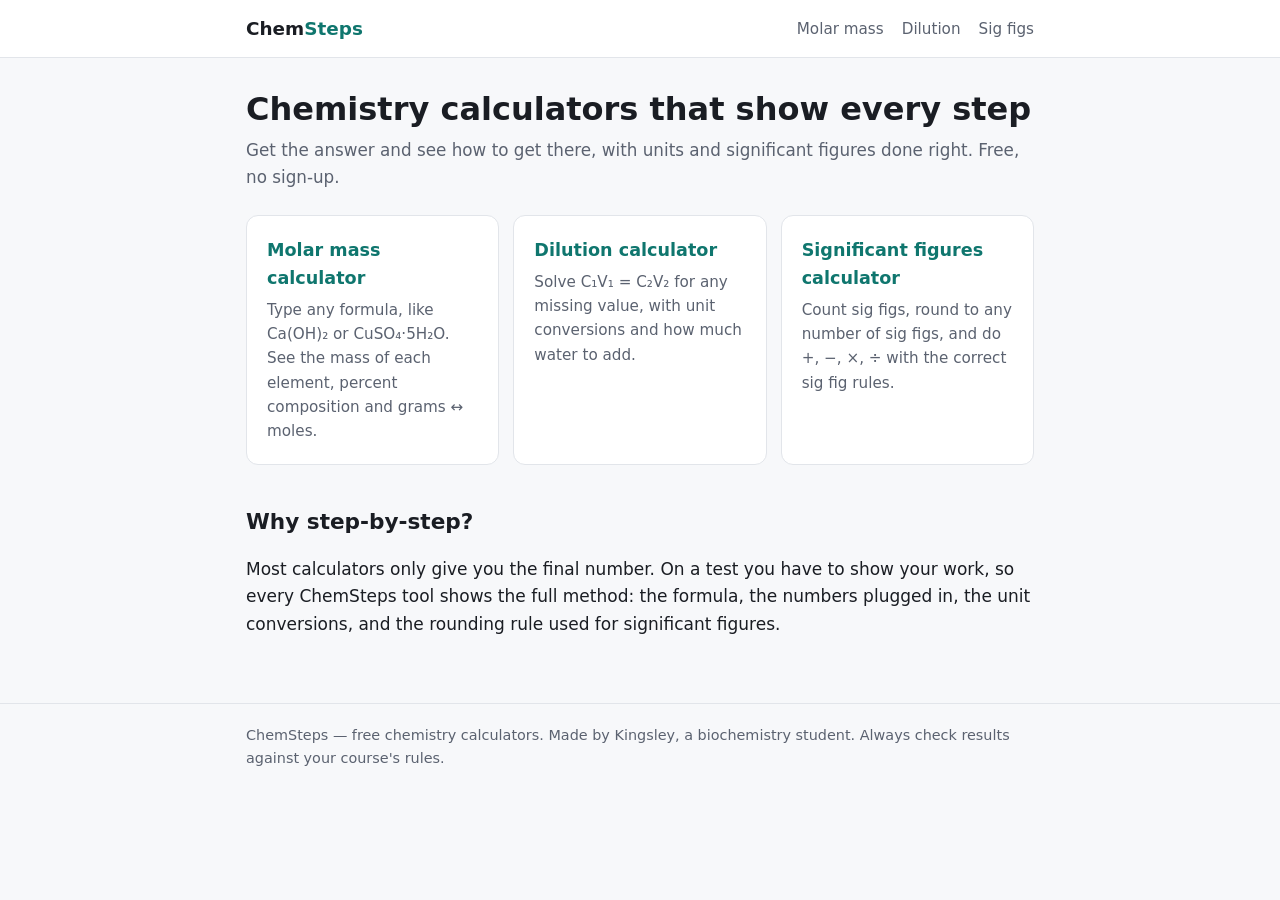
==== index.html @ 78b02cf8 "Add files via upload" ====
<!doctype html>
<html lang="en">
<head>
  <meta charset="utf-8">
  <meta name="viewport" content="width=device-width, initial-scale=1">
  <title>ChemSteps: Free Chemistry Calculators with Step-by-Step Solutions</title>
  <meta name="description" content="Free chemistry calculators that show every step: molar mass, dilution (C1V1 = C2V2) and significant figures. Built for high school and university students.">
  <link rel="stylesheet" href="style.css">
</head>
<body>
  <header class="site-header">
    <div class="wrap">
      <a class="logo" href="./">Chem<span>Steps</span></a>
      <nav>
        <a href="molar-mass.html">Molar mass</a>
        <a href="dilution.html">Dilution</a>
        <a href="sig-figs.html">Sig figs</a>
      </nav>
    </div>
  </header>

  <main class="wrap">
    <h1>Chemistry calculators that show every step</h1>
    <p class="lead">Get the answer and see how to get there, with units and significant figures done right. Free, no sign-up.</p>

    <div class="tool-grid">
      <a href="molar-mass.html">
        <div class="card">
          <h2>Molar mass calculator</h2>
          <p>Type any formula, like Ca(OH)₂ or CuSO₄·5H₂O. See the mass of each element, percent composition and grams ↔ moles.</p>
        </div>
      </a>
      <a href="dilution.html">
        <div class="card">
          <h2>Dilution calculator</h2>
          <p>Solve C₁V₁ = C₂V₂ for any missing value, with unit conversions and how much water to add.</p>
        </div>
      </a>
      <a href="sig-figs.html">
        <div class="card">
          <h2>Significant figures calculator</h2>
          <p>Count sig figs, round to any number of sig figs, and do +, −, ×, ÷ with the correct sig fig rules.</p>
        </div>
      </a>
    </div>

    <section class="explain">
      <h2>Why step-by-step?</h2>
      <p>Most calculators only give you the final number. On a test you have to show your work, so every ChemSteps tool shows the full method: the formula, the numbers plugged in, the unit conversions, and the rounding rule used for significant figures.</p>
    </section>
  </main>

  <footer class="site-footer">
    <div class="wrap">
      ChemSteps — free chemistry calculators. Made by Kingsley, a biochemistry student. Always check results against your course's rules.
    </div>
  </footer>
</body>
</html>
---- style.css ----
:root {
  --bg: #f7f8fa;
  --surface: #ffffff;
  --text: #1a1d23;
  --muted: #5b6270;
  --border: #e2e5ea;
  --accent: #0f766e;
  --accent-soft: #e6f4f2;
  --accent-text: #ffffff;
  --sig: #0f766e;
  --sig-bg: #d5efeb;
  --error: #b42318;
  --error-bg: #fdecea;
  --code-bg: #f1f3f5;
  --radius: 12px;
}

@media (prefers-color-scheme: dark) {
  :root {
    --bg: #111418;
    --surface: #1a1e24;
    --text: #e8eaed;
    --muted: #9aa1ad;
    --border: #2c323b;
    --accent: #2dd4bf;
    --accent-soft: #15302d;
    --accent-text: #0b1513;
    --sig: #5eead4;
    --sig-bg: #164e47;
    --error: #ff8a80;
    --error-bg: #3a1d1b;
    --code-bg: #232830;
  }
}

* { box-sizing: border-box; }

body {
  margin: 0;
  background: var(--bg);
  color: var(--text);
  font-family: system-ui, -apple-system, "Segoe UI", Roboto, sans-serif;
  font-size: 17px;
  line-height: 1.6;
}

a { color: var(--accent); }

.site-header {
  background: var(--surface);
  border-bottom: 1px solid var(--border);
}
.site-header .wrap {
  display: flex;
  align-items: center;
  justify-content: space-between;
  gap: 16px;
  flex-wrap: wrap;
  padding-top: 14px;
  padding-bottom: 14px;
}
.logo {
  font-weight: 700;
  font-size: 1.15rem;
  color: var(--text);
  text-decoration: none;
}
.logo span { color: var(--accent); }
.site-header nav { display: flex; gap: 18px; flex-wrap: wrap; }
.site-header nav a {
  color: var(--muted);
  text-decoration: none;
  font-size: 0.95rem;
}
.site-header nav a:hover,
.site-header nav a[aria-current="page"] { color: var(--accent); }

.wrap {
  max-width: 820px;
  margin: 0 auto;
  padding-left: 16px;
  padding-right: 16px;
}

main { padding: 32px 0 48px; }

h1 { font-size: 2rem; line-height: 1.2; margin: 0 0 8px; }
h2 { font-size: 1.35rem; margin: 40px 0 10px; }
h3 { font-size: 1.05rem; margin: 24px 0 6px; }
.lead { color: var(--muted); margin: 0 0 24px; font-size: 1.05rem; }

.card {
  background: var(--surface);
  border: 1px solid var(--border);
  border-radius: var(--radius);
  padding: 20px;
}

label { display: block; font-weight: 600; margin-bottom: 6px; }
.hint { color: var(--muted); font-size: 0.9rem; margin-top: 6px; }

input[type="text"], select {
  font: inherit;
  color: var(--text);
  background: var(--bg);
  border: 1px solid var(--border);
  border-radius: 8px;
  padding: 10px 12px;
  width: 100%;
}
input[type="text"]:focus, select:focus {
  outline: 2px solid var(--accent);
  outline-offset: 1px;
  border-color: transparent;
}

.row { display: flex; gap: 10px; flex-wrap: wrap; }
.row > * { flex: 1 1 140px; }
.row .unit { flex: 0 0 96px; }

button {
  font: inherit;
  font-weight: 600;
  background: var(--accent);
  color: var(--accent-text);
  border: 0;
  border-radius: 8px;
  padding: 10px 18px;
  cursor: pointer;
}
button:hover { filter: brightness(1.08); }
button.secondary {
  background: transparent;
  color: var(--accent);
  border: 1px solid var(--border);
}

.examples { display: flex; gap: 8px; flex-wrap: wrap; margin-top: 10px; }
.examples button {
  background: var(--accent-soft);
  color: var(--accent);
  font-weight: 500;
  font-size: 0.9rem;
  padding: 4px 10px;
}

.result { margin-top: 20px; }
.result:empty { display: none; }
.answer {
  font-size: 1.6rem;
  font-weight: 700;
  margin: 0 0 4px;
  overflow-wrap: anywhere;
}
.answer small { font-size: 1rem; color: var(--muted); font-weight: 500; }

.error {
  background: var(--error-bg);
  color: var(--error);
  border-radius: 8px;
  padding: 10px 14px;
}

.steps { margin: 16px 0 0; padding-left: 22px; }
.steps li { margin-bottom: 10px; }
.math {
  font-family: ui-monospace, "SF Mono", Menlo, Consolas, monospace;
  background: var(--code-bg);
  border-radius: 6px;
  padding: 2px 6px;
  font-size: 0.92em;
  overflow-wrap: anywhere;
}
.math-block {
  display: block;
  padding: 8px 12px;
  margin-top: 6px;
}

.table-scroll { overflow-x: auto; margin-top: 12px; }
table { border-collapse: collapse; width: 100%; font-size: 0.95rem; }
th, td { text-align: left; padding: 8px 10px; border-bottom: 1px solid var(--border); white-space: nowrap; }
th { color: var(--muted); font-weight: 600; }
td.num, th.num { text-align: right; font-variant-numeric: tabular-nums; }
tfoot td { font-weight: 700; border-bottom: 0; }

.digits { font-family: ui-monospace, "SF Mono", Menlo, Consolas, monospace; font-size: 1.6rem; letter-spacing: 2px; }
.digits .sig { background: var(--sig-bg); color: var(--sig); border-radius: 4px; font-weight: 700; }
.digits .not { color: var(--muted); }

.tabs { display: flex; gap: 6px; margin-bottom: 16px; flex-wrap: wrap; }
.tabs button {
  background: transparent;
  color: var(--muted);
  border: 1px solid var(--border);
  font-weight: 500;
}
.tabs button[aria-selected="true"] { background: var(--accent); color: var(--accent-text); border-color: var(--accent); }

.tool-grid { display: grid; grid-template-columns: repeat(auto-fit, minmax(220px, 1fr)); gap: 14px; }
.tool-grid a { text-decoration: none; color: inherit; }
.tool-grid .card { height: 100%; transition: border-color 0.15s; }
.tool-grid a:hover .card { border-color: var(--accent); }
.tool-grid h2 { margin: 0 0 6px; font-size: 1.1rem; color: var(--accent); }
.tool-grid p { margin: 0; color: var(--muted); font-size: 0.95rem; }

.explain p, .explain li { color: var(--text); }
.explain ul, .explain ol { padding-left: 22px; }

.site-footer {
  border-top: 1px solid var(--border);
  color: var(--muted);
  font-size: 0.9rem;
  padding: 20px 0 32px;
}

@media (max-width: 520px) {
  h1 { font-size: 1.6rem; }
  .card { padding: 16px; }
}
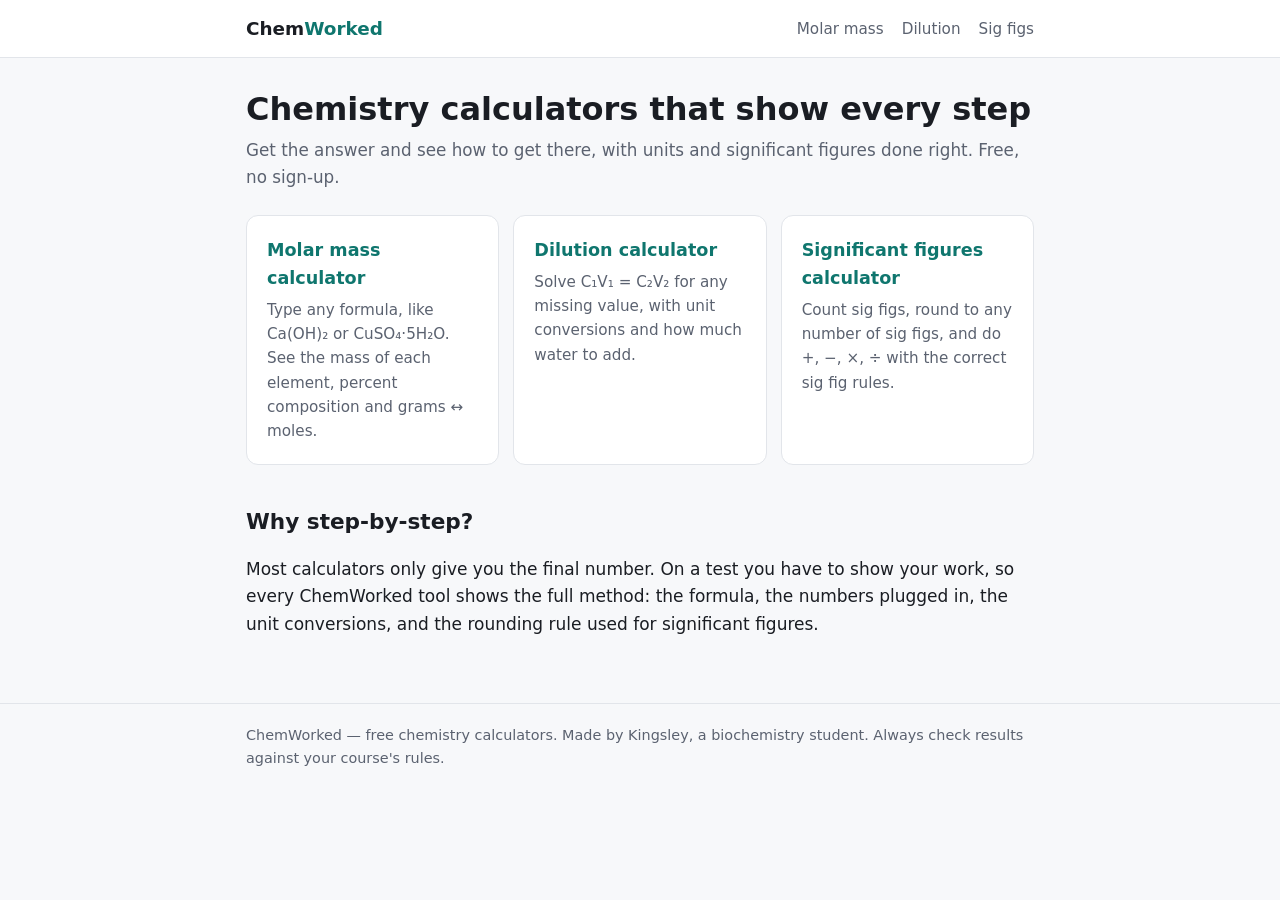
==== commit adf41dbb: "Add files via upload" ====
--- a/index.html
+++ b/index.html
@@ -3,14 +3,14 @@
 <head>
   <meta charset="utf-8">
   <meta name="viewport" content="width=device-width, initial-scale=1">
-  <title>ChemSteps: Free Chemistry Calculators with Step-by-Step Solutions</title>
+  <title>ChemWorked: Free Chemistry Calculators with Step-by-Step Solutions</title>
   <meta name="description" content="Free chemistry calculators that show every step: molar mass, dilution (C1V1 = C2V2) and significant figures. Built for high school and university students.">
   <link rel="stylesheet" href="style.css">
 </head>
 <body>
   <header class="site-header">
     <div class="wrap">
-      <a class="logo" href="./">Chem<span>Steps</span></a>
+      <a class="logo" href="./">Chem<span>Worked</span></a>
       <nav>
         <a href="molar-mass.html">Molar mass</a>
         <a href="dilution.html">Dilution</a>
@@ -46,13 +46,13 @@
 
     <section class="explain">
       <h2>Why step-by-step?</h2>
-      <p>Most calculators only give you the final number. On a test you have to show your work, so every ChemSteps tool shows the full method: the formula, the numbers plugged in, the unit conversions, and the rounding rule used for significant figures.</p>
+      <p>Most calculators only give you the final number. On a test you have to show your work, so every ChemWorked tool shows the full method: the formula, the numbers plugged in, the unit conversions, and the rounding rule used for significant figures.</p>
     </section>
   </main>
 
   <footer class="site-footer">
     <div class="wrap">
-      ChemSteps — free chemistry calculators. Made by Kingsley, a biochemistry student. Always check results against your course's rules.
+      ChemWorked — free chemistry calculators. Made by Kingsley, a biochemistry student. Always check results against your course's rules.
     </div>
   </footer>
 </body>
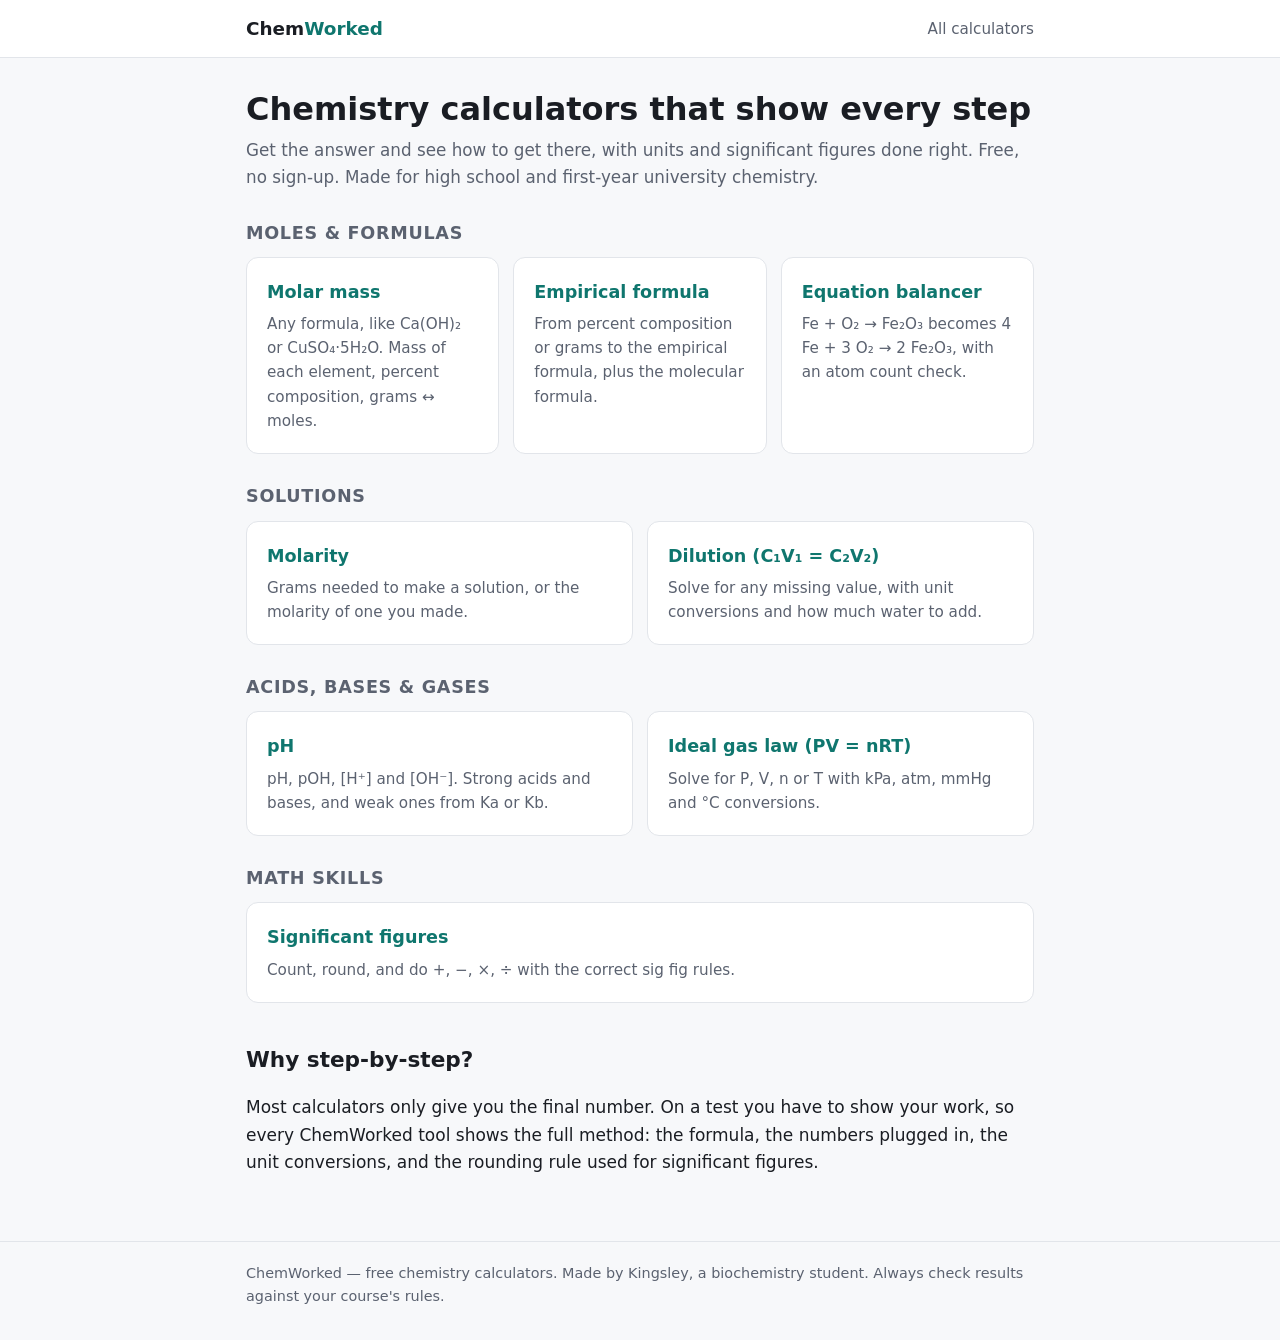
==== commit 6c6ce368: "Add files via upload" ====
--- a/index.html
+++ b/index.html
@@ -4,44 +4,87 @@
   <meta charset="utf-8">
   <meta name="viewport" content="width=device-width, initial-scale=1">
   <title>ChemWorked: Free Chemistry Calculators with Step-by-Step Solutions</title>
-  <meta name="description" content="Free chemistry calculators that show every step: molar mass, dilution (C1V1 = C2V2) and significant figures. Built for high school and university students.">
+  <meta name="description" content="Free chemistry calculators that show every step: molar mass, equation balancing, molarity, dilution, pH, ideal gas law, empirical formula and significant figures. Built for high school and first-year students.">
+  <meta name="google-site-verification" content="u99ZDO9dTZ7xaVcRGISAnZYa91USbBWeS8orDD9a65I" />
   <link rel="stylesheet" href="style.css">
 </head>
 <body>
   <header class="site-header">
     <div class="wrap">
       <a class="logo" href="./">Chem<span>Worked</span></a>
-      <nav>
-        <a href="molar-mass.html">Molar mass</a>
-        <a href="dilution.html">Dilution</a>
-        <a href="sig-figs.html">Sig figs</a>
-      </nav>
+      <nav><a href="./#tools">All calculators</a></nav>
     </div>
   </header>
 
   <main class="wrap">
     <h1>Chemistry calculators that show every step</h1>
-    <p class="lead">Get the answer and see how to get there, with units and significant figures done right. Free, no sign-up.</p>
+    <p class="lead">Get the answer and see how to get there, with units and significant figures done right. Free, no sign-up. Made for high school and first-year university chemistry.</p>
 
+    <div id="tools">
+    <h2>Moles &amp; formulas</h2>
     <div class="tool-grid">
       <a href="molar-mass.html">
         <div class="card">
-          <h2>Molar mass calculator</h2>
-          <p>Type any formula, like Ca(OH)₂ or CuSO₄·5H₂O. See the mass of each element, percent composition and grams ↔ moles.</p>
+          <h3>Molar mass</h3>
+          <p>Any formula, like Ca(OH)₂ or CuSO₄·5H₂O. Mass of each element, percent composition, grams ↔ moles.</p>
+        </div>
+      </a>
+      <a href="empirical-formula.html">
+        <div class="card">
+          <h3>Empirical formula</h3>
+          <p>From percent composition or grams to the empirical formula, plus the molecular formula.</p>
+        </div>
+      </a>
+      <a href="balance.html">
+        <div class="card">
+          <h3>Equation balancer</h3>
+          <p>Fe + O₂ → Fe₂O₃ becomes 4 Fe + 3 O₂ → 2 Fe₂O₃, with an atom count check.</p>
+        </div>
+      </a>
+    </div>
+
+    <h2>Solutions</h2>
+    <div class="tool-grid">
+      <a href="molarity.html">
+        <div class="card">
+          <h3>Molarity</h3>
+          <p>Grams needed to make a solution, or the molarity of one you made.</p>
         </div>
       </a>
       <a href="dilution.html">
         <div class="card">
-          <h2>Dilution calculator</h2>
-          <p>Solve C₁V₁ = C₂V₂ for any missing value, with unit conversions and how much water to add.</p>
+          <h3>Dilution (C₁V₁ = C₂V₂)</h3>
+          <p>Solve for any missing value, with unit conversions and how much water to add.</p>
         </div>
       </a>
+    </div>
+
+    <h2>Acids, bases &amp; gases</h2>
+    <div class="tool-grid">
+      <a href="ph.html">
+        <div class="card">
+          <h3>pH</h3>
+          <p>pH, pOH, [H⁺] and [OH⁻]. Strong acids and bases, and weak ones from Ka or Kb.</p>
+        </div>
+      </a>
+      <a href="ideal-gas.html">
+        <div class="card">
+          <h3>Ideal gas law (PV = nRT)</h3>
+          <p>Solve for P, V, n or T with kPa, atm, mmHg and °C conversions.</p>
+        </div>
+      </a>
+    </div>
+
+    <h2>Math skills</h2>
+    <div class="tool-grid">
       <a href="sig-figs.html">
         <div class="card">
-          <h2>Significant figures calculator</h2>
-          <p>Count sig figs, round to any number of sig figs, and do +, −, ×, ÷ with the correct sig fig rules.</p>
+          <h3>Significant figures</h3>
+          <p>Count, round, and do +, −, ×, ÷ with the correct sig fig rules.</p>
         </div>
       </a>
+    </div>
+
     </div>
 
     <section class="explain">
--- a/style.css
+++ b/style.css
@@ -13,6 +13,7 @@
   --error-bg: #fdecea;
   --code-bg: #f1f3f5;
   --radius: 12px;
+  --chevron: url("data:image/svg+xml,%3Csvg xmlns='http://www.w3.org/2000/svg' width='12' height='8' viewBox='0 0 12 8'%3E%3Cpath d='M1 1.5l5 5 5-5' fill='none' stroke='%235b6270' stroke-width='1.6' stroke-linecap='round' stroke-linejoin='round'/%3E%3C/svg%3E");
 }
 
 @media (prefers-color-scheme: dark) {
@@ -30,6 +31,7 @@
     --error: #ff8a80;
     --error-bg: #3a1d1b;
     --code-bg: #232830;
+    --chevron: url("data:image/svg+xml,%3Csvg xmlns='http://www.w3.org/2000/svg' width='12' height='8' viewBox='0 0 12 8'%3E%3Cpath d='M1 1.5l5 5 5-5' fill='none' stroke='%239aa1ad' stroke-width='1.6' stroke-linecap='round' stroke-linejoin='round'/%3E%3C/svg%3E");
   }
 }
 
@@ -108,6 +110,18 @@
   padding: 10px 12px;
   width: 100%;
 }
+/* Custom dropdown arrow so it sits evenly inside the box instead of against the edge */
+select {
+  -webkit-appearance: none;
+  appearance: none;
+  background-image: var(--chevron);
+  background-repeat: no-repeat;
+  background-position: right 14px center;
+  background-size: 12px 8px;
+  padding-right: 38px;
+  cursor: pointer;
+}
+
 input[type="text"]:focus, select:focus {
   outline: 2px solid var(--accent);
   outline-offset: 1px;
@@ -116,7 +130,7 @@
 
 .row { display: flex; gap: 10px; flex-wrap: wrap; }
 .row > * { flex: 1 1 140px; }
-.row .unit { flex: 0 0 96px; }
+.row .unit { flex: 0 0 112px; }
 
 button {
   font: inherit;
@@ -218,3 +232,6 @@
   h1 { font-size: 1.6rem; }
   .card { padding: 16px; }
 }
+
+#tools h2 { margin: 28px 0 10px; font-size: 1.1rem; color: var(--muted); font-weight: 600; text-transform: uppercase; letter-spacing: 0.04em; }
+.tool-grid h3 { margin: 0 0 6px; font-size: 1.1rem; color: var(--accent); }
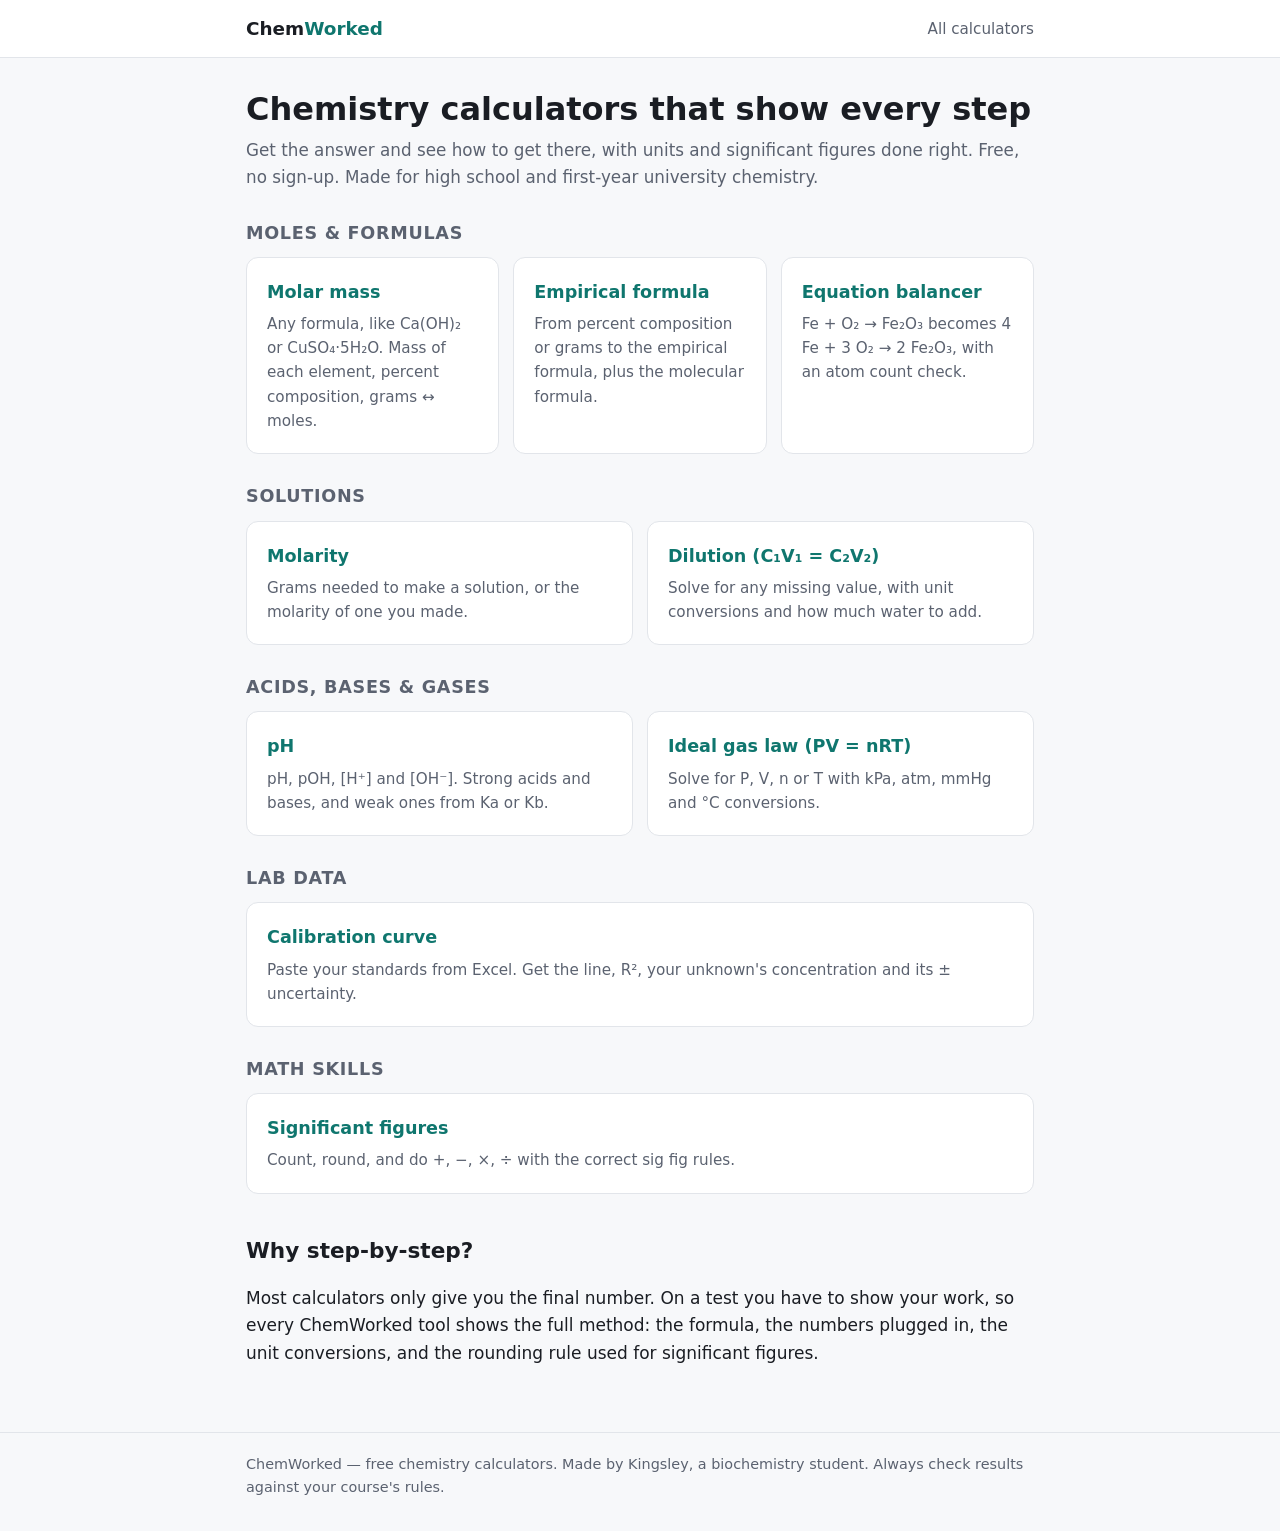
==== commit 9c9a4894: "Add calibration curve calculator with uncertainty" ====
--- a/index.html
+++ b/index.html
@@ -4,7 +4,7 @@
   <meta charset="utf-8">
   <meta name="viewport" content="width=device-width, initial-scale=1">
   <title>ChemWorked: Free Chemistry Calculators with Step-by-Step Solutions</title>
-  <meta name="description" content="Free chemistry calculators that show every step: molar mass, equation balancing, molarity, dilution, pH, ideal gas law, empirical formula and significant figures. Built for high school and first-year students.">
+  <meta name="description" content="Free chemistry calculators that show every step: molar mass, equation balancing, molarity, dilution, pH, ideal gas law, empirical formula, significant figures and calibration curves. Built for high school and first-year students.">
   <meta name="google-site-verification" content="u99ZDO9dTZ7xaVcRGISAnZYa91USbBWeS8orDD9a65I" />
   <link rel="stylesheet" href="style.css">
 </head>
@@ -75,6 +75,16 @@
       </a>
     </div>
 
+    <h2>Lab data</h2>
+    <div class="tool-grid">
+      <a href="calibration-curve.html">
+        <div class="card">
+          <h3>Calibration curve</h3>
+          <p>Paste your standards from Excel. Get the line, R², your unknown's concentration and its ± uncertainty.</p>
+        </div>
+      </a>
+    </div>
+
     <h2>Math skills</h2>
     <div class="tool-grid">
       <a href="sig-figs.html">
